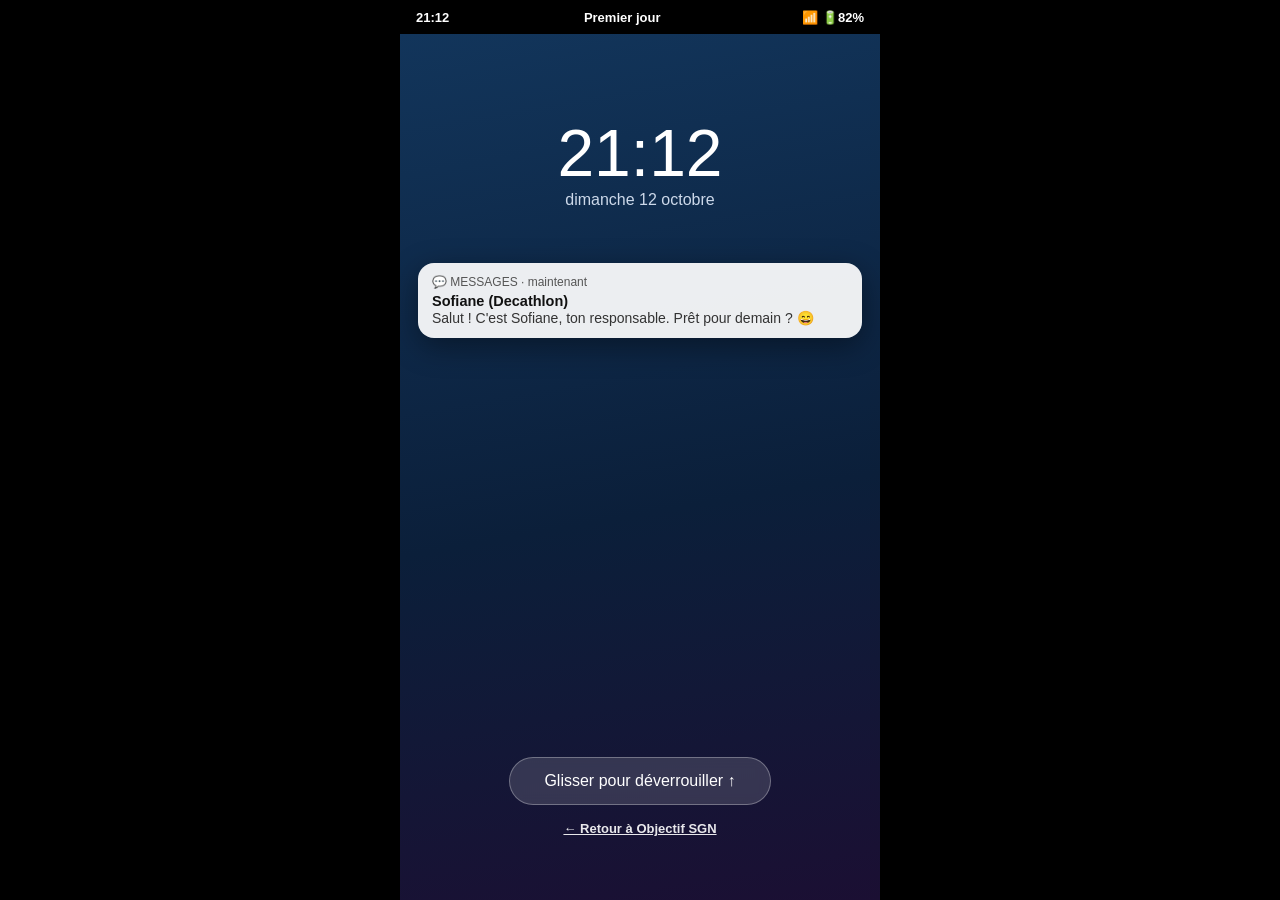
==== activites/ch04-premier-jour/index.html @ d6acd78c "refonte objectif SGN" ====
<!DOCTYPE html>
<html lang="fr">
<head>
<meta charset="UTF-8">
<meta name="viewport" content="width=device-width,initial-scale=1,maximum-scale=1">
<title>Premier jour</title>
<style>
:root{--bleu:#0b84fe;--vert:#2e9e5b;--rouge:#d64545;--jaune:#ffcf00}
*{margin:0;padding:0;box-sizing:border-box;font-family:-apple-system,'Segoe UI',Roboto,Arial,sans-serif;-webkit-tap-highlight-color:transparent}
html,body{height:100%}
body{background:#000;display:flex;justify-content:center}
#phone{width:100%;max-width:480px;height:100dvh;background:#000;position:relative;overflow:hidden;display:flex;flex-direction:column}
/* status bar */
#status{height:34px;display:flex;justify-content:space-between;align-items:center;padding:0 16px;color:#fff;font-size:13px;font-weight:600;z-index:50;background:transparent;position:relative}
#status .rep{color:#ff6b81}
/* ===== écrans ===== */
.scr{position:absolute;inset:34px 0 0 0;display:none;flex-direction:column}
.scr.on{display:flex;animation:fad .4s}
@keyframes fad{from{opacity:0}to{opacity:1}}
/* lock */
#lock{background:linear-gradient(170deg,#12355b,#0b1f3a 55%,#1b0f33);align-items:center;justify-content:flex-start;text-align:center;padding-top:9vh}
#lock .heure{font-size:66px;font-weight:200;color:#fff}
#lock .date{color:#cdd9ea;font-size:16px;margin-bottom:6vh}
.notifcard{background:rgba(255,255,255,.92);border-radius:16px;margin:0 18px;padding:12px 14px;text-align:left;color:#111;width:calc(100% - 36px);box-shadow:0 8px 30px rgba(0,0,0,.4);animation:drop .7s}
@keyframes drop{from{transform:translateY(-40px);opacity:0}to{transform:none;opacity:1}}
.notifcard .app{font-size:12px;color:#555;display:flex;gap:6px;align-items:center;margin-bottom:3px}
.notifcard b{font-size:14.5px}
.notifcard p{font-size:14px;color:#333}
#lock .btn-dev{margin-top:auto;margin-bottom:7vh}
.pill{background:rgba(255,255,255,.14);border:1px solid rgba(255,255,255,.3);color:#fff;font-size:16px;padding:14px 34px;border-radius:40px;cursor:pointer;backdrop-filter:blur(6px)}
/* setup */
#setup{background:#0b1f3a;align-items:center;justify-content:center;text-align:center;padding:24px}
#setup h2{color:#fff;font-size:24px;margin-bottom:8px}
#setup p{color:#9ab4d0;font-size:15px;margin-bottom:20px;line-height:1.5}
#setup input{width:100%;max-width:320px;font-size:17px;padding:13px;border-radius:12px;border:none;text-align:center;margin-bottom:6px}
#setup .msg{color:#ff8c8c;min-height:20px;font-size:14px}
.btn{background:var(--jaune);border:none;color:#111;font-size:17px;font-weight:700;padding:13px 34px;border-radius:40px;cursor:pointer;margin-top:10px}
/* transition jour */
#jour{background:#000;align-items:center;justify-content:center;text-align:center}
#jour .t1{color:#fff;font-size:34px;font-weight:800}
#jour .t2{color:#8da4bd;font-size:17px;margin-top:8px}
/* chat */
#chat{background:#e9edf2}
#chathead{background:#f6f7f9;border-bottom:1px solid #d8dde3;padding:10px 14px;display:flex;align-items:center;gap:10px}
.avat{width:38px;height:38px;border-radius:50%;color:#fff;display:flex;align-items:center;justify-content:center;font-weight:800;font-size:16px;flex:none}
#chathead b{font-size:16px;color:#111;display:block;line-height:1.1}
#chathead span{font-size:12.5px;color:#4caf6d}
#fil{flex:1;overflow-y:auto;padding:12px 10px 8px;display:flex;flex-direction:column;gap:7px}
.b{max-width:80%;padding:9px 12px;border-radius:16px;font-size:15px;line-height:1.35;animation:bub .25s;position:relative;word-wrap:break-word}
@keyframes bub{from{transform:scale(.85);opacity:0}to{transform:none;opacity:1}}
.eux{background:#fff;color:#111;align-self:flex-start;border-bottom-left-radius:5px;box-shadow:0 1px 1px rgba(0,0,0,.08)}
.eux .qui{font-size:12px;font-weight:700;margin-bottom:2px}
.moi{background:var(--bleu);color:#fff;align-self:flex-end;border-bottom-right-radius:5px}
.sys{align-self:center;background:#d6dde6;color:#4a5b6e;font-size:12.5px;padding:4px 14px;border-radius:20px;text-align:center;max-width:90%}
.typing{align-self:flex-start;background:#fff;border-radius:16px;border-bottom-left-radius:5px;padding:12px 16px;display:flex;gap:4px}
.typing i{width:7px;height:7px;background:#9fb0c0;border-radius:50%;animation:tp 1s infinite}
.typing i:nth-child(2){animation-delay:.15s}.typing i:nth-child(3){animation-delay:.3s}
@keyframes tp{0%,60%,100%{transform:none;opacity:.5}30%{transform:translateY(-4px);opacity:1}}
/* pièces jointes */
.piece{border-radius:12px;overflow:hidden;margin-top:6px;border:1px solid #0001}
.polo{background:linear-gradient(135deg,#0082C3,#005a87);color:#fff;padding:18px;text-align:center;font-size:14px}
.polo .tee{font-size:44px}
.rapport{background:#f4f6f8;color:#222;padding:12px;font-size:13px;line-height:1.5;border-left:4px solid var(--rouge)}
.insta{background:#fff;color:#111;font-size:13px}
.insta .ihead{display:flex;gap:8px;align-items:center;padding:8px}
.insta .iimg{background:linear-gradient(120deg,#5a2d82 50%,#d46a9f 50%);color:#fff;display:flex;font-weight:800;text-align:center;font-size:13px}
.insta .iimg div{flex:1;padding:22px 8px}
.insta .ifoot{padding:8px;color:#333}
/* chips réponses */
#chips{padding:10px;background:#f6f7f9;border-top:1px solid #d8dde3;display:flex;flex-direction:column;gap:8px}
.chip{background:#fff;border:1.5px solid var(--bleu);color:var(--bleu);font-size:14.5px;padding:11px 14px;border-radius:22px;cursor:pointer;text-align:left;line-height:1.3;font-weight:600}
.chip:active{background:#eaf3ff}
.chip.ko{border-color:var(--rouge);color:var(--rouge);background:#ffefef;animation:sh .35s}
@keyframes sh{25%{transform:translateX(-5px)}75%{transform:translateX(5px)}}
/* note débloquée */
#noteov{position:absolute;inset:0;background:rgba(5,15,25,.86);display:none;align-items:center;justify-content:center;z-index:60;padding:22px;backdrop-filter:blur(3px)}
#noteov.on{display:flex}
.notecard{background:linear-gradient(150deg,#fff8dc,#ffeaa0);color:#3a2d00;border-radius:18px;padding:22px 18px;max-width:380px;width:100%;box-shadow:0 20px 60px rgba(0,0,0,.6);animation:pop .5s;text-align:left}
@keyframes pop{from{transform:scale(.6) rotate(-4deg);opacity:0}to{transform:none;opacity:1}}
.notecard .pin{font-size:13px;font-weight:700;color:#8a6d00;letter-spacing:1px;margin-bottom:8px}
.notecard h3{font-size:19px;margin-bottom:8px}
.notecard p{font-size:14.5px;line-height:1.5}
.notecard button{margin-top:14px;width:100%;background:#3a2d00;color:#ffeaa0;border:none;padding:12px;border-radius:12px;font-size:15px;font-weight:700;cursor:pointer}
/* appel */
#call{background:linear-gradient(180deg,#1a2c42,#0c1624);align-items:center;justify-content:space-between;text-align:center;padding:10vh 0 8vh}
#call .qui{color:#fff;font-size:30px;font-weight:300}
#call .sous{color:#8da4bd;font-size:15px;margin-top:6px;animation:cl 1.4s infinite}
@keyframes cl{50%{opacity:.4}}
#call .av{width:96px;height:96px;border-radius:50%;font-size:40px;margin:0 auto 18px}
#call .boutons{display:flex;gap:70px}
.rond{width:68px;height:68px;border-radius:50%;border:none;font-size:28px;cursor:pointer;color:#fff}
.vert{background:var(--vert);animation:pulse 1.2s infinite}
.rougeb{background:var(--rouge)}
@keyframes pulse{50%{transform:scale(1.12);box-shadow:0 0 0 14px rgba(46,158,91,.15)}}
/* fin */
#fin{background:linear-gradient(170deg,#0b1f3a,#122c1c);overflow-y:auto;text-align:center;padding:24px 18px}
#fin h1{color:#fff;font-size:26px;margin:10px 0}
#fin .stat{color:#cde7d6;font-size:15.5px;line-height:1.7}
.grille{display:grid;grid-template-columns:1fr 1fr;gap:8px;margin:16px 0}
.mini{background:#fff8dc;color:#3a2d00;border-radius:12px;padding:10px 8px;font-size:12px;font-weight:700;text-align:center}
#envoi{color:#7fe0a0;font-weight:700;font-size:15px;margin-top:10px}
#confet{position:absolute;inset:0;pointer-events:none;z-index:70}
.retour-site{display:inline-block;margin-top:16px;color:#fff;font-size:13px;font-weight:700;text-decoration:underline;opacity:.9}
</style>
</head>
<body>
<div id="phone">
  <div id="status"><span id="heure">21:12</span><span>Premier jour&nbsp;&nbsp;<span class="rep" id="repaff"></span></span><span>📶 🔋82%</span></div>
  <canvas id="confet"></canvas>

  <div class="scr on" id="lock">
    <div class="heure" id="lheure">21:12</div>
    <div class="date">dimanche 12 octobre</div>
    <div class="notifcard"><div class="app">💬 MESSAGES · maintenant</div><b>Sofiane (Decathlon)</b><p>Salut ! C'est Sofiane, ton responsable. Prêt pour demain ? 😄</p></div>
    <div class="btn-dev"><button class="pill" onclick="aff('setup')">Glisser pour déverrouiller ↑</button><br><a class="retour-site" href="../../index.html#/chapitre/4/jeux">← Retour à Objectif SGN</a></div>
  </div>

  <div class="scr" id="setup">
    <h2>📱 Configure ton téléphone</h2>
    <p>Demain, c'est ton premier jour comme vendeur(se)<br>au magasin de sport de Montpellier-Odysseum.</p>
    <input id="prenom" placeholder="Ton prénom">
    <div class="msg" id="msg0"></div>
    <button class="btn" onclick="start()">C'est parti</button>
  </div>

  <div class="scr" id="jour"><div class="t1" id="jt1"></div><div class="t2" id="jt2"></div></div>

  <div class="scr" id="chat">
    <div id="chathead"><div class="avat" id="cava">S</div><div><b id="cnom">Sofiane</b><span id="cstatut">en ligne</span></div></div>
    <div id="fil"></div>
    <div id="chips"></div>
  </div>

  <div class="scr" id="call">
    <div><div class="av avat" style="background:#8c5bb0">J</div><div class="qui">Julie</div><div class="sous">Direction · appel entrant…</div></div>
    <div class="boutons"><button class="rond rougeb" onclick="rejet()">✕</button><button class="rond vert" id="decro">✆</button></div>
  </div>

  <div class="scr" id="fin">
    <div style="font-size:56px">🎉</div>
    <h1>Période d'essai validée !</h1>
    <div class="stat" id="stats"></div>
    <div class="grille" id="notesfin"></div>
    <div class="stat">📌 Ces notes épinglées = ta première fiche de révision.<br>On en reparle en classe !</div>
    <div id="envoi"></div>
    <a class="retour-site" href="../../index.html#/chapitre/4/jeux">← Retour à Objectif SGN</a>
  </div>

  <div id="noteov"><div class="notecard"><div class="pin">📌 NOTE ÉPINGLÉE</div><h3 id="ntit"></h3><p id="ntxt"></p><button onclick="fermeNote()">Garder cette note</button></div></div>
</div>

<script>
/* =================== état =================== */
let P='', rep=50, err={1:0,2:0,3:0,4:0,5:0,6:0}, t0=0, flags={}, notes=[];
let noteResolve=null;
const $=id=>document.getElementById(id);
const dodo=ms=>new Promise(r=>setTimeout(r,ms));
function aff(id){document.querySelectorAll('.scr').forEach(e=>e.classList.remove('on'));$(id).classList.add('on');}
function repMaj(d){rep=Math.max(0,Math.min(100,rep+d));$('repaff').textContent='❤️'+rep;}
/* =================== chat =================== */
const AVC={'Sofiane':'#0082C3','Théo':'#d9a400','Lisa':'#c85a76','Manon':'#2e9e5b','Julie':'#8c5bb0','Lucas':'#1d8a8a','Sonia':'#b06a3b','Client':'#444','Mehdi':'#5b74c8'};
function tete(nom,sous){$('cnom').textContent=nom;$('cstatut').textContent=sous||'en ligne';
  $('cava').textContent=nom[0];$('cava').style.background=AVC[nom.split(' ')[0]]||'#666';}
function scrollFil(){$('fil').scrollTop=$('fil').scrollHeight;}
async function say(qui,html,tms=900){
  const ty=document.createElement('div');ty.className='typing';ty.innerHTML='<i></i><i></i><i></i>';
  $('fil').appendChild(ty);scrollFil();
  await dodo(Math.min(2200,tms+html.length*8));
  ty.remove();
  const b=document.createElement('div');b.className='b eux';
  b.innerHTML=(qui?'<div class="qui" style="color:'+(AVC[qui]||'#666')+'">'+qui+'</div>':'')+html;
  $('fil').appendChild(b);scrollFil();
  await dodo(350);
}
function me(html){const b=document.createElement('div');b.className='b moi';b.innerHTML=html;$('fil').appendChild(b);scrollFil();}
async function sys(html){const b=document.createElement('div');b.className='sys';b.innerHTML=html;$('fil').appendChild(b);scrollFil();await dodo(700);}
function videFil(){$('fil').innerHTML='';}
/* notification cliquable (changement de conversation) */
function notifClic(txt){return new Promise(res=>{
  const b=document.createElement('button');b.className='chip';
  b.style.cssText='align-self:center;max-width:88%;text-align:center;border-color:#d9a400;color:#6b5400;background:#fff8dc;animation:drop .5s';
  b.innerHTML=txt;$('fil').appendChild(b);scrollFil();
  b.onclick=()=>{b.remove();res();};
});}
/* mélange l'ordre d'affichage, en gardant l'index d'origine */
function melange(opts){
  const m=opts.map((o,i)=>({o:o,i:i}));
  for(let k=m.length-1;k>0;k--){const j=Math.floor(Math.random()*(k+1));[m[k],m[j]]=[m[j],m[k]];}
  return m;
}
/* choix : roleplay (libre) */
function choix(opts){return new Promise(res=>{
  $('chips').innerHTML='';
  melange(opts).forEach(x=>{const c=document.createElement('button');c.className='chip';c.innerHTML=x.o.t;
    c.onclick=()=>{$('chips').innerHTML='';me(x.o.t);res(x.i);};$('chips').appendChild(c);});
  scrollFil();
});}
/* verrou : compte les erreurs, on reste jusqu'à la bonne réponse */
function verrou(opts,seq){return new Promise(res=>{
  $('chips').innerHTML='';
  melange(opts).forEach(x=>{const c=document.createElement('button');c.className='chip';c.innerHTML=x.o.t;
    c.onclick=()=>{
      if(x.o.ok){$('chips').innerHTML='';me(x.o.t);res(x.i);}
      else{err[seq]++;c.classList.add('ko');c.disabled=true;}
    };$('chips').appendChild(c);});
  scrollFil();
});}
/* bilan : UNE tentative */
function uneFois(opts){return new Promise(res=>{
  $('chips').innerHTML='';
  melange(opts).forEach(x=>{const c=document.createElement('button');c.className='chip';c.innerHTML=x.o.t;
    c.onclick=()=>{$('chips').innerHTML='';me(x.o.t);res(!!x.o.ok);};$('chips').appendChild(c);});
  scrollFil();
});}
function note(tit,txt){notes.push(tit);
  return new Promise(res=>{noteResolve=res;$('ntit').textContent=tit;$('ntxt').innerHTML=txt;$('noteov').classList.add('on');});}
function fermeNote(){$('noteov').classList.remove('on');if(noteResolve)noteResolve();}
async function jour(t1,t2,h){$('jt1').textContent=t1;$('jt2').textContent=t2;$('heure').textContent=h;aff('jour');await dodo(1900);aff('chat');}
/* =================== scénario =================== */
function start(){
  P=$('prenom').value.trim();
  if(!P){$('msg0').textContent='Écris ton prénom !';return;}
  t0=Date.now();repMaj(0);histoire();
}
async function histoire(){
/* ---------- SÉQUENCE 1 : dimanche soir ---------- */
tete('Sofiane','Decathlon · rayon Cycle');videFil();aff('chat');
await sys('dimanche · 21:12');
await say('Sofiane','Salut '+P+' ! C’est Sofiane, ton responsable au rayon Cycle 👋');
await say('Sofiane','Prêt pour demain ?');
let c=await choix([
 {t:'Carrément ! 💪',r:2},{t:'On va dire que oui 😅',r:0},{t:'J’ai le droit de dire non ?',r:0}]);
if(c===0){repMaj(3);await say('Sofiane','J’aime bien ça 😎');}
else if(c===2){await say('Sofiane','😂 Non. À demain 8h30 !');}
else{await say('Sofiane','T’inquiète, tout le monde flippe le premier jour.');}
await say('Sofiane','Bon, 2-3 trucs à savoir. Je t’ai ajouté sur <b>Decat’Connect</b>, notre réseau interne.');
await say('Sofiane','Tu y verras le canal <b>#rayon-cycle</b> : briefing TOUS les matins à 8h45. Présence obligatoire — c’est le taf, pas une option 😄');
await say('Sofiane','Petit test pour voir si tu suis 😏 À ton avis, ce canal #rayon-cycle, qui l’a créé ?');
await verrou([
 {t:'Le magasin : c’est un canal officiel pour organiser le travail',ok:1},
 {t:'Les vendeurs, pour discuter entre eux'},
 {t:'Personne : il s’est créé tout seul avec le temps'}],1);
await say('Sofiane','Exact. C’est l’organisation qui décide : qui en fait partie, pour quoi faire, avec quelles règles.');
await notifClic('🔔 <b>Théo t’a ajouté au groupe<br>« Les 5 du midi 🍕⚽ »</b><br><small>👆 Appuie pour ouvrir la conversation</small>');
videFil();tete('Les 5 du midi 🍕⚽','Théo, Lisa, Mehdi + 2');
await sys('Tu as rejoint « Les 5 du midi 🍕⚽ » · groupe privé · 6 membres');
await say('Théo','BIENVENUE AU NOUVEAU 😎😎');
await say('Théo','Futsal jeudi 19h, terrain de Lattes. T’es des nôtres ?');
c=await choix([
 {t:'Grave, chaud ⚽'},{t:'Je peux pas jeudi, mais merci 🙏'},{t:'C’est obligatoire ?'}]);
if(c===0){flags.futsal=1;repMaj(4);await say('Théo','🔥🔥🔥');}
if(c===1){flags.futsal=0;await say('Théo','Pas grave, la prochaine ! 😉');}
if(c===2){flags.futsal=0;await say('Théo','😂😂 OBLIGATOIRE ?? Frérot. C’est du futsal. Pas une réunion.');await say('Lisa','Laisse-le, il confond encore 😄');}
await say('Lisa','Au fait question existentielle pour le nouveau 😄 : si tu quittes CE groupe, il se passe quoi ?');
await verrou([
 {t:'Rien : c’est un groupe entre collègues, chacun est libre',ok:1},
 {t:'Un avertissement : les groupes du travail sont surveillés'},
 {t:'Une convocation : Julie voit tout ce qui se passe'}],1);
await say('Mehdi','Voilà. Ici personne t’oblige à rien, on est là parce qu’on s’entend bien 🤝');
await notifClic('💬 <b>Nouveau message — Sofiane</b><br><small>👆 Appuie pour ouvrir</small>');
videFil();tete('Sofiane','Decathlon · rayon Cycle');
await sys('22:04');
await say('Sofiane','Dernière chose avant dodo 😏 Le futsal de Théo, tu peux le zapper sans problème. Mais si tu zappes le briefing de demain 8h45… il se passe quoi à ton avis ?');
await verrou([
 {t:'Ça va mal se passer : le briefing est obligatoire, c’est le travail',ok:1},
 {t:'Rien : c’est comme le futsal, chacun est libre'},
 {t:'Juste une remarque gentille : ici tout est détendu'}],1);
await say('Sofiane','Voilà la différence. Les deux groupes comptent, mais pas pareil : l’un organise le boulot, l’autre soude l’équipe. Allez, à demain 💤');
await note('Groupe formel / groupe informel','Le <b>groupe formel</b> est créé par l’organisation : un but précis, des règles, un responsable (le canal #rayon-cycle, le briefing obligatoire).<br><br>Le <b>groupe informel</b> naît tout seul, par affinité (les 5 du midi) : on y entre et on en sort librement.<br><br>Les deux sont complémentaires : le premier structure le travail, le second crée la cohésion.');
/* ---------- SÉQUENCE 2 : lundi ---------- */
await jour('Lundi','Jour J. 8:28 — le brief du nouveau','8:28');
tete('Sofiane','Decathlon · rayon Cycle');videFil();
await sys('lundi · 8:28 · réserve du magasin');
await say('Sofiane','Bienvenue '+P+' ! Avant de te lâcher en rayon, LE BRIEF. Le mode d’emploi de la maison, version 2 minutes. Ça n’est écrit nulle part, alors grave-le là 👆');
await say('Sofiane','<b>Règle 1</b> — tout le monde se tutoie. Même Julie, la directrice. SURTOUT Julie.');
await say('Sofiane','<b>Règle 2</b> — polo bleu + badge. Le dernier qui est venu en costume… on a encadré la photo. Elle est dans la salle de pause. 😂');
await say('Sofiane','<b>Règle 3</b> — 8h45, cercle, tous les matins. 3 minutes chrono. Tout le monde, tous les jours.');
await say('Sofiane','<b>Règle 4</b> — quelqu’un réussit un truc (diplôme, promo, record de vente) ? Applaudissements + goûter. Oui, le goûter est sacré ici.');
await say('Sofiane','Et le plus beau : RIEN de tout ça n’est dans ton contrat. Mais c’est plus important que le règlement. 😄');
c=await choix([{t:'C’est noté chef 🫡'},{t:'Attends, le goûter est… sacré ?'},{t:'Et si je préfère le vouvoiement ?'}]);
if(c===1)await say('Sofiane','SACRÉ. La dernière fois qu’on l’a oublié, Lisa en parle encore.');
if(c===2)await say('Sofiane','Tu peux essayer. Tu tiendras 2 jours 😂');
await say('Sofiane','Bon. Contrôle surprise 😏 On va voir si tu as écouté.');
await say('Sofiane','Situation 1 : Julie arrive vers toi. Tu dis quoi ?');
await verrou([
 {t:'« Salut Julie ! » : ici tout le monde se tutoie',ok:1},
 {t:'« Bonjour Madame » : on vouvoie toujours une directrice'},
 {t:'Rien : j’évite de lui parler, trop risqué'}],2);
await say('Sofiane','✔ Règle 1. Situation 2 : Manon décroche une promotion. Il se passe quoi dans l’heure ?');
await verrou([
 {t:'Applaudissements + goûter : ici chaque réussite se fête',ok:1},
 {t:'Rien de spécial : la vie privée reste privée'},
 {t:'Une note de service : tout passe par l’écrit'}],2);
await say('Sofiane','✔ Règle 4. Dernière, la plus importante : ces règles ne sont écrites NULLE PART. Pourquoi tout le monde les respecte, à ton avis ?');
await verrou([
 {t:'Les anciens les transmettent aux nouveaux, comme Sofiane avec moi',ok:1},
 {t:'Elles sont écrites dans le contrat de travail'},
 {t:'La loi oblige toutes les entreprises à faire pareil'}],2);
await say('Sofiane','Exactement ce que je suis en train de faire 😄 Allez : polo, badge, et dans 12 minutes… le cercle. Bienvenue chez nous.');
await jour('Lundi soir','20:51 · ton pote Lucas','20:51');
tete('Lucas','ton pote du lycée');videFil();
await sys('lundi · 20:51');
await say('Lucas','ALORS ce premier jour ???? raconte 👀');
c=await choix([
 {t:'Ils ont un « mode d’emploi » complet… qui n’est écrit nulle part 🤯'},
 {t:'Ils font des goûters. Je crois que c’est une secte. Une secte sympa.'},
 {t:'J’ai failli faire une révérence à la directrice, sinon ça va'}]);
if(c===1)await say('Lucas','😂😂 une secte avec des goûters, tu signes où');
else if(c===2)await say('Lucas','MDRRR la révérence 😭');
else await say('Lucas','attends, des règles que personne n’écrit mais que tout le monde suit ?? comment tu les apprends alors ?');
await say('Lucas','En vrai c’est stylé : chaque boîte a son propre mode de vie, et tu l’attrapes juste en vivant dedans 🤯');
await note('La culture d’organisation','Le « mode d’emploi non écrit » du brief de Sofiane : ce en quoi on croit (<b>valeurs</b> — l’esprit d’équipe), les règles que tous respectent (<b>normes</b> — le tutoiement), les signes visibles (<b>codes</b> — le polo, le badge) et les habitudes collectives (<b>rituels</b> — le cercle de 8h45, le goûter des réussites).<br><br>Ensemble = la <b>culture de l’organisation</b>. Elle n’est écrite nulle part : le groupe la transmet aux nouveaux.');
/* ---------- SÉQUENCE 3 : mercredi ---------- */
await jour('Mercredi','13:04 · la pause avec Manon','13:04');
tete('Manon','rayon Sports co');videFil();
await sys('mercredi · 13:04 · salle de pause');
await say('Manon','Pause ! 🥪 Bon, nouveau rituel pour toi : mon petit jeu préféré pour tester les recrues 😏');
await say('Manon','Je t’envoie des phrases qu’on entend partout. Toi tu me dis juste : <b>« ça passe »</b> ou <b>« ça enferme des gens dans une case »</b>. Prêt(e) ?');
c=await choix([{t:'Vas-y, balance 😄'},{t:'C’est noté sur 20 ?'}]);
if(c===1)await say('Manon','Sur ta dignité. C’est pire. 😂');
await say('Manon','1️⃣ « Noël, c’est la magie en famille. » 🎄');
await verrou([{t:'Ça passe 👌',ok:1},{t:'Ça enferme 🚫'}],3);
await say('Manon','Ouais : c’est une image toute faite, mais elle ne met personne dans une case. Les pubs ADORENT ce genre d’images, d’ailleurs.');
await say('Manon','2️⃣ « Les gamers sont des asociaux enfermés dans le noir. » 🎮');
await verrou([{t:'Ça enferme 🚫',ok:1},{t:'Ça passe 👌'}],3);
await say('Manon','Et voilà : là on parle de PERSONNES. Des millions de gens dans une seule case. Mon frère est gamer ET capitaine de son club de hand 🤷‍♀️');
await say('Manon','3️⃣ « Les Marseillais exagèrent toujours tout. » ⚪🔵');
await verrou([{t:'Ça enferme 🚫',ok:1},{t:'Ça passe 👌'}],3);
await say('Manon','Exact. Et dis pas ça devant Mehdi, il est de Marseille. (Il dirait que c’est EXAGÉRÉ. 😂)');
await say('Manon','4️⃣ « Le petit-déjeuner, c’est le repas le plus important de la journée. » 🥐');
await verrou([{t:'Ça passe 👌',ok:1},{t:'Ça enferme 🚫'}],3);
await say('Manon','Oui — vraie ou fausse, cette idée ne vise personne. Dernière, la plus sournoise :');
await say('Manon','5️⃣ « Les filles, les maths, ça fait deux. » ➗');
await verrou([{t:'Ça enferme 🚫',ok:1},{t:'Ça passe 👌'}],3);
await say('Manon','Et c’est pas juste faux : ce genre de cases finit par décourager des gens de faire ce qu’ils aiment. C’est ça le vrai problème.');
await say('Manon','Tiens, du vécu : ce matin un client m’a sorti « vous êtes bien trop jeune pour vous y connaître en matériel, appelez-moi un ancien ». J’ai 10 ans de pratique. 😐');
c=await choix([
 {t:'« Il a demandé un ancien ? T’aurais dû appeler Jean-Marc pour qu’il dise qu’il te demande conseil 😂 »'},
 {t:'« Et tu lui as répondu quoi ?? »'},
 {t:'« Les clients, hein… 🙄 »'}]);
if(c===0){repMaj(3);await say('Manon','😂😂 excellente idée pour la prochaine fois');}
if(c===1)await say('Manon','Je lui ai conseillé LE meilleur produit du rayon. Vengeance par la compétence 😌');
await say('Manon','Question sérieuse du coup : son idée « les jeunes n’y connaissent rien », elle visait qui exactement ?');
await verrou([
 {t:'Tous les jeunes d’un coup : c’est une case générale',ok:1},
 {t:'Seulement Manon : c’était personnel'},
 {t:'Personne : c’était juste une remarque en passant'}],3);
await say('Manon','Voilà. Une case, des millions de personnes dedans, et faux la plupart du temps. Bienvenue dans mon quotidien 😄 Allez, fin de pause !');
await note('Représentation / stéréotype','Une <b>représentation</b> est une image simplifiée que tout le monde partage (« Noël = la magie en famille »). Les publicités s’en servent : tant que ça parle d’idées ou de produits, ça n’enferme personne.<br><br>Quand l’image toute faite vise un <b>groupe de PERSONNES</b> (les gamers, les jeunes, les filles en maths…), c’est un <b>stéréotype</b> : il enferme dans une case, il est souvent faux, et il peut mener à des discriminations.');
/* ---------- SÉQUENCE 4 : jeudi ---------- */
await jour('Jeudi','20:14 · ça chauffe 🚨','20:14');
tete('Équipe Odysseum 🏪','32 membres');videFil();
await sys('jeudi · 20:14');
await say('Julie','⚠️ Problème : la commande des 200 raquettes de badminton pour le tournoi de samedi… n’est jamais arrivée.');
await say('Sonia','C’est Mehdi qui l’a passée, non ? 🙄 Tête en l’air comme il est, ça devait finir par arriver…');
await say('Mehdi','PARDON ??? 😡');
await say('Théo','oh là 🍿🍿');
await say('Julie','STOP. Personne n’accuse personne avant d’avoir lu ça :');
await say('Julie','<div class="piece rapport"><b>📎 RAPPORT — Suivi commande n°4471</b><br>• Mardi 14:32 — commande validée correctement par M. Benali (Mehdi) ✔<br>• Mardi 14:41 — <b>PANNE DU SERVEUR du fournisseur</b> : commande jamais reçue de leur côté<br>• Aucun message d’erreur affiché en magasin</div>',900);
await say('Julie',P+', tu es neuf ici, tu as l’œil neutre. Trois questions, réponds franchement.');
await say('Julie','1️⃣ Sonia explique le problème par quoi ?');
await verrou([
 {t:'Par la personne : le caractère de Mehdi',ok:1},
 {t:'Par la situation : un problème extérieur'}],4);
await say('Julie','2️⃣ Et le rapport, il montre quoi ?');
await verrou([
 {t:'Que la cause est extérieure : la panne du fournisseur',ok:1},
 {t:'Que Mehdi a mal fait son travail'}],4);
await say('Julie','3️⃣ Donc l’accusation de Sonia, on la qualifie comment ?');
await verrou([
 {t:'Injuste : elle a accusé la personne alors que c’était la situation',ok:1},
 {t:'Méritée : quand on gère une commande, on assume'},
 {t:'Prudente : mieux vaut accuser d’abord, vérifier ensuite'}],4);
await say('Julie','Exactement. Et ce réflexe — accuser la personne avant de regarder la situation — on l’a tous. À surveiller.');
await say('Julie','Bon. Qui annonce la conclusion au groupe ? 😄 '+P+', honneur au nouveau.');
c=await choix([
 {t:'« Verdict : Mehdi innocent, le serveur du fournisseur coupable. Affaire classée 🧑‍⚖️ »'},
 {t:'« Mehdi 1 — 0 Serveur du fournisseur »'},
 {t:'« On doit des excuses à Mehdi (et peut-être un goûter) 🧁 »'}]);
if(c===2){await say('Théo','LE GOÛTER DE L’INNOCENCE 😂🧁');}
if(c===1){await say('Mehdi','je mets ce score dans ma bio 😤');}
await say('Sonia','Bon… ok. Pardon Mehdi 😬 j’ai accusé trop vite.');
await say('Mehdi','❤️ merci '+P);
await say('Théo','le nouveau qui résout les crises 😎 adopté.');
await note('L’attribution','Quand quelque chose rate, on cherche un responsable : soit <b>la personne</b> (son caractère, ses efforts — cause interne : « il est tête en l’air »), soit <b>la situation</b> (le contexte, le matériel — cause externe : la panne du fournisseur).<br><br>⚠️ Le réflexe piège : accuser la personne alors que la situation explique tout. C’est injuste — et ça détruit la confiance dans une équipe.');
/* ---------- SÉQUENCE 5 : vendredi ---------- */
await jour('Vendredi','17:45 · un appel entrant…','17:45');
aff('call');
await new Promise(res=>{$('decro').onclick=res;});
tete('Julie','📞 appel en cours · Direction');videFil();aff('chat');
await sys('vendredi · 17:46 · 📞 appel');
await say('Julie','Bonsoir '+P+' ! Alors, cette première semaine ?');
await choix([{t:'Intense. Mais j’ai tout donné 💪'},{t:'J’ai survécu, c’est déjà ça 😅'}]);
await say('Julie','😄 Avant de valider ta période d’essai, j’ai une vraie mission pour toi : on recrute un vendeur au rayon Natation, et je veux ton avis.');
await say('Julie','Je t’envoie d’abord le document de référence :');
await say('Julie','<div class="piece rapport" style="border-left-color:#0082C3"><b>📄 FICHE DE POSTE — Vendeur(se) rayon Natation</b><br>• Missions : conseiller les clients, gérer le stock, animer des démonstrations<br>• Rattachement : responsable du rayon Natation<br>• Compétences attendues : connaître les produits, maîtriser la caisse, esprit d’équipe</div>',900);
await say('Julie','Première question : à quoi sert ce document, à ton avis ?');
await verrou([
 {t:'Il décrit les missions et les attentes du poste',ok:1},
 {t:'C’est le contrat de travail'},
 {t:'Un document administratif qu’on ne ressort jamais'}],5);
await say('Julie','Exactement. Maintenant, la candidate : Inès, 22 ans. Je te lis son dossier, et tu me classes chaque élément. Il y a trois tiroirs : ce qu’elle <b>SAIT</b>, ce qu’elle <b>SAIT FAIRE</b>, et ce qu’elle <b>SAIT ÊTRE</b>.');
await say('Julie','« Licence STAPS : elle connaît parfaitement les produits de natation. »');
await verrou([{t:'Elle SAIT',ok:1},{t:'Elle SAIT FAIRE'},{t:'Elle SAIT ÊTRE'}],5);
await say('Julie','« Elle a déjà tenu une caisse et animé des cours d’aquagym devant un groupe. »');
await verrou([{t:'Elle SAIT FAIRE',ok:1},{t:'Elle SAIT'},{t:'Elle SAIT ÊTRE'}],5);
await say('Julie','« Souriante, ponctuelle, garde son calme avec les clients pénibles. »');
await verrou([{t:'Elle SAIT ÊTRE',ok:1},{t:'Elle SAIT'},{t:'Elle SAIT FAIRE'}],5);
await say('Julie','Dernière subtilité 😏 Un candidat concurrent a d’excellentes connaissances, de la pratique… mais il est désagréable et toujours en retard. On l’embauche ?');
await verrou([
 {t:'Non : le savoir-être compte autant que le reste',ok:1},
 {t:'Oui : les connaissances passent avant tout'},
 {t:'Oui : on le placera loin des clients'}],5);
await say('Julie','On est d’accord : savoir et savoir-faire ne suffisent pas, le savoir-être compte autant — surtout face aux clients. Inès aura le poste 😉 Ton premier recrutement !');
await note('Fiche de poste & compétences','La <b>fiche de poste</b> décrit les missions, les responsabilités et les compétences attendues pour un poste : c’est la référence pour recruter et évaluer.<br><br>Les <b>compétences</b> d’une personne se rangent en trois familles : les <b>savoirs</b> (ce qu’elle sait — ses connaissances), les <b>savoir-faire</b> (ce qu’elle sait faire — la pratique) et le <b>savoir-être</b> (comment elle se comporte). Un bon profil tient sur les trois.');
/* ---------- BILAN ---------- */
await say('Julie','Dernière formalité : le QCM officiel d’intégration 📋 5 questions. Je note toutes tes erreurs, alors réfléchis bien 😏');
await say('Julie','1/5 — Un groupe créé par l’organisation, avec des règles et un responsable, c’est un groupe…');
await verrou([{t:'Formel',ok:1},{t:'Informel'},{t:'D’amis'}],6);
await say('Julie','2/5 — Le polo, le tutoiement, le cercle du matin, l’esprit d’équipe : tout ça forme…');
await verrou([{t:'La culture de l’organisation',ok:1},{t:'Le règlement intérieur'},{t:'Une coïncidence'}],6);
await say('Julie','3/5 — « Les jeunes n’y connaissent rien en bricolage », c’est…');
await verrou([{t:'Un stéréotype',ok:1},{t:'Une représentation'},{t:'Une norme'}],6);
await say('Julie','4/5 — Expliquer la commande perdue par la panne du serveur du fournisseur, c’est invoquer une cause…');
await verrou([{t:'Externe (la situation)',ok:1},{t:'Interne (la personne)'},{t:'Une cause mystérieuse'}],6);
await say('Julie','5/5 — « Savoir réparer une crevaison de vélo », c’est…');
await verrou([{t:'Un savoir-faire',ok:1},{t:'Un savoir'},{t:'Un savoir-être'}],6);
await say('Julie','…');
await say('Julie','🎉 <b>Période d’essai VALIDÉE.</b> Bienvenue dans l’équipe, '+P+'. Officiellement.');
tete('Équipe Odysseum 🏪','32 membres');
await say('Théo','🎉🎉🎉 LE NOUVEAU EST CONFIRMÉ');
await say('Manon','bravo '+P+' !! 💚');
if(flags.futsal)await say('Théo','Et jeudi prochain : FUTSAL. Pas d’excuse cette fois ⚽');
await say('Théo','Attends attends attends. AVANT de valider officiellement… DERNIÈRE question. La plus importante de la semaine :');
await say('Théo','On mange toujours au Chamas Tacos. T’en es ? 🌯');
c=await choix([{t:'Bien sûr, j’adore 😍'},{t:'Jamais. C’est vraiment pas bon.'},{t:'Seulement si quelqu’un d’autre paye 😏'}]);
if(c===0){await say('Théo','RÉPONSE PARFAITE. Validé à 200 % 🌯🔥');await say('Lisa','on commande samedi alors 😍');}
else{await say('Théo','😬😬😬');await say('Théo','Monsieur Lefebvre risque de ne pas t’accepter dans le groupe…');await say('Lisa','réfléchis bien à ta vie 😂');}
await say('Sofiane','Fier de toi 💪 Repos ce week-end — lundi, on attaque pour de vrai.');
await dodo(800);
finDuJeu();
}
/* =================== fin =================== */
function rejet(){alert('😅 C’est la directrice… il vaut mieux décrocher !');}
function finDuJeu(){
  const s=Math.floor((Date.now()-t0)/1000);
  const temps=Math.floor(s/60)+' min '+(s%60)+' s';
  const totErr=err[1]+err[2]+err[3]+err[4]+err[5];
  $('stats').innerHTML='<b>'+P+'</b> · ❤️ réputation : '+rep+'/100<br>⏱ '+temps+' · ❌ '+totErr+' erreur(s) · 📋 Bilan : <b>'+err[6]+' erreur(s)</b>';
  $('notesfin').innerHTML=notes.map(n=>'<div class="mini">📌 '+n+'</div>').join('');
  aff('fin');confettis();
  try{localStorage.setItem('sgn-jeu-ch04-premier-jour','termine');}catch(e){}
  const d=new URLSearchParams();
  d.append('entry.1371614056',P);
  d.append('entry.1267519749',temps);
  d.append('entry.2118142894',totErr+' erreur(s) · Réputation '+rep+'/100');
  d.append('entry.1658200876',err[1]+' erreur(s)');
  d.append('entry.545268161',err[2]+' erreur(s)');
  d.append('entry.1821877842',err[3]+' erreur(s)');
  d.append('entry.972290824',err[4]+' erreur(s)');
  d.append('entry.126725829',err[5]+' erreur(s)');
  d.append('entry.184483502',err[6]+' erreur(s)');
  fetch('https://docs.google.com/forms/d/e/1FAIpQLSffjtA3cseILytwp6N1LsOWGOp4sNJl83RVGLoDUlBXtOpc5Q/formResponse',{method:'POST',mode:'no-cors',body:d})
   .finally(()=>{$('envoi').textContent='✔ Résultats envoyés au professeur';});
}
function confettis(){
  const cv=$('confet'),c=cv.getContext('2d');
  cv.width=cv.offsetWidth;cv.height=cv.offsetHeight;
  const COL=['#ffcf00','#0b84fe','#2e9e5b','#c85a76','#8c5bb0','#fff'];
  const PP=Array.from({length:120},()=>({x:Math.random()*cv.width,y:-20-Math.random()*cv.height,w:6+Math.random()*6,h:8+Math.random()*8,v:2+Math.random()*3.5,r:Math.random()*6.28,vr:(Math.random()-.5)*.25,col:COL[Math.floor(Math.random()*COL.length)]}));
  const fin=Date.now()+6000;
  (function b(){c.clearRect(0,0,cv.width,cv.height);
    PP.forEach(p=>{p.y+=p.v;p.r+=p.vr;if(p.y>cv.height+20){p.y=-20;p.x=Math.random()*cv.width;}
      c.save();c.translate(p.x,p.y);c.rotate(p.r);c.fillStyle=p.col;c.fillRect(-p.w/2,-p.h/2,p.w,p.h);c.restore();});
    if(Date.now()<fin)requestAnimationFrame(b);else c.clearRect(0,0,cv.width,cv.height);})();
}
/* horloge du lock screen */
(function(){const d=new Date();$('lheure').textContent='21:12';})();
</script>
</body>
</html>
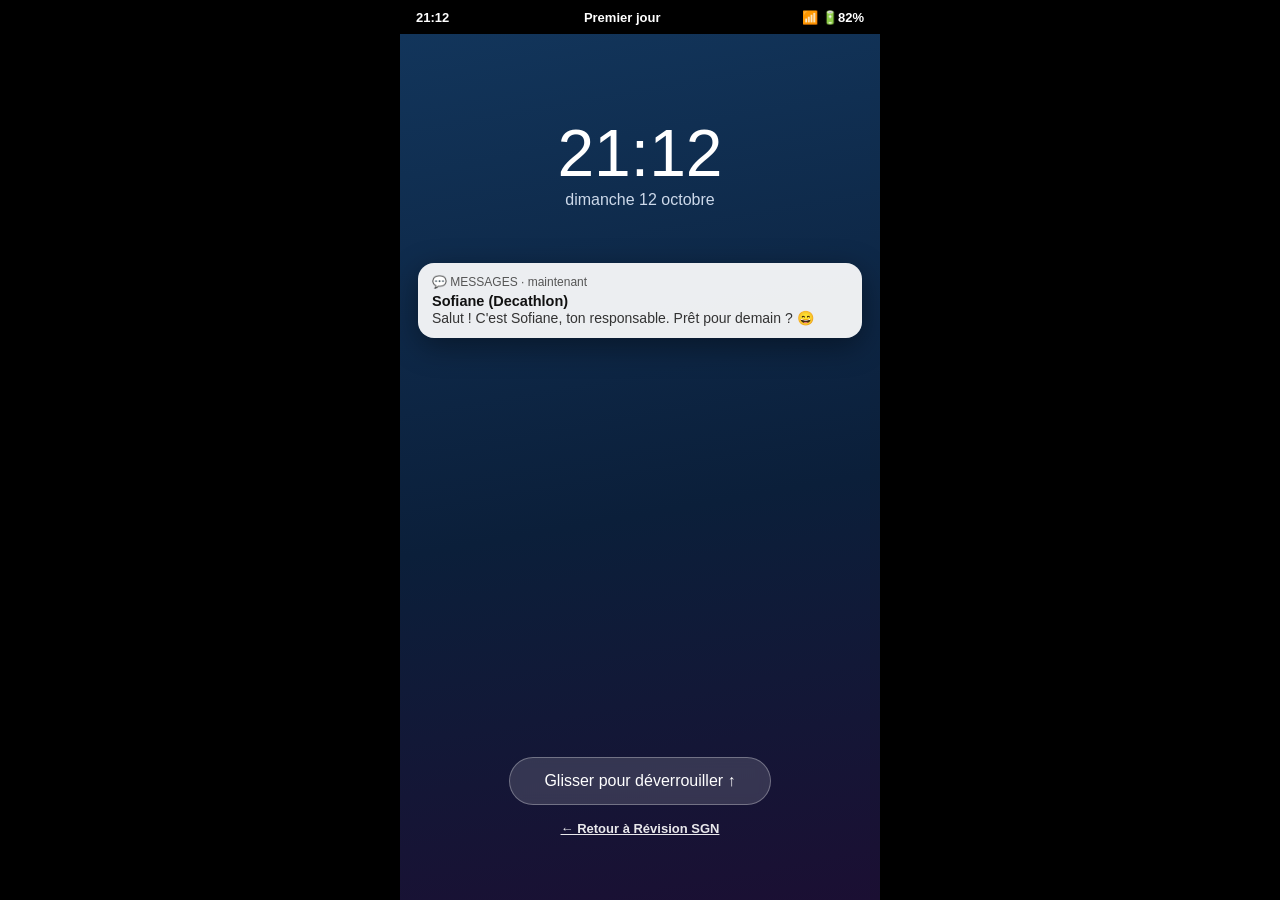
==== commit ff57fc03: "Révision SGN : nouveau logo, chapitres 1 à 3 refaits, chapitre 4 verrouillé - Nouveau nom « Révision" ====
--- a/activites/ch04-premier-jour/index.html
+++ b/activites/ch04-premier-jour/index.html
@@ -112,7 +112,7 @@
     <div class="heure" id="lheure">21:12</div>
     <div class="date">dimanche 12 octobre</div>
     <div class="notifcard"><div class="app">💬 MESSAGES · maintenant</div><b>Sofiane (Decathlon)</b><p>Salut ! C'est Sofiane, ton responsable. Prêt pour demain ? 😄</p></div>
-    <div class="btn-dev"><button class="pill" onclick="aff('setup')">Glisser pour déverrouiller ↑</button><br><a class="retour-site" href="../../index.html#/chapitre/4/jeux">← Retour à Objectif SGN</a></div>
+    <div class="btn-dev"><button class="pill" onclick="aff('setup')">Glisser pour déverrouiller ↑</button><br><a class="retour-site" href="../../index.html#/chapitre/4/jeux">← Retour à Révision SGN</a></div>
   </div>
 
   <div class="scr" id="setup">
@@ -143,7 +143,7 @@
     <div class="grille" id="notesfin"></div>
     <div class="stat">📌 Ces notes épinglées = ta première fiche de révision.<br>On en reparle en classe !</div>
     <div id="envoi"></div>
-    <a class="retour-site" href="../../index.html#/chapitre/4/jeux">← Retour à Objectif SGN</a>
+    <a class="retour-site" href="../../index.html#/chapitre/4/jeux">← Retour à Révision SGN</a>
   </div>
 
   <div id="noteov"><div class="notecard"><div class="pin">📌 NOTE ÉPINGLÉE</div><h3 id="ntit"></h3><p id="ntxt"></p><button onclick="fermeNote()">Garder cette note</button></div></div>
